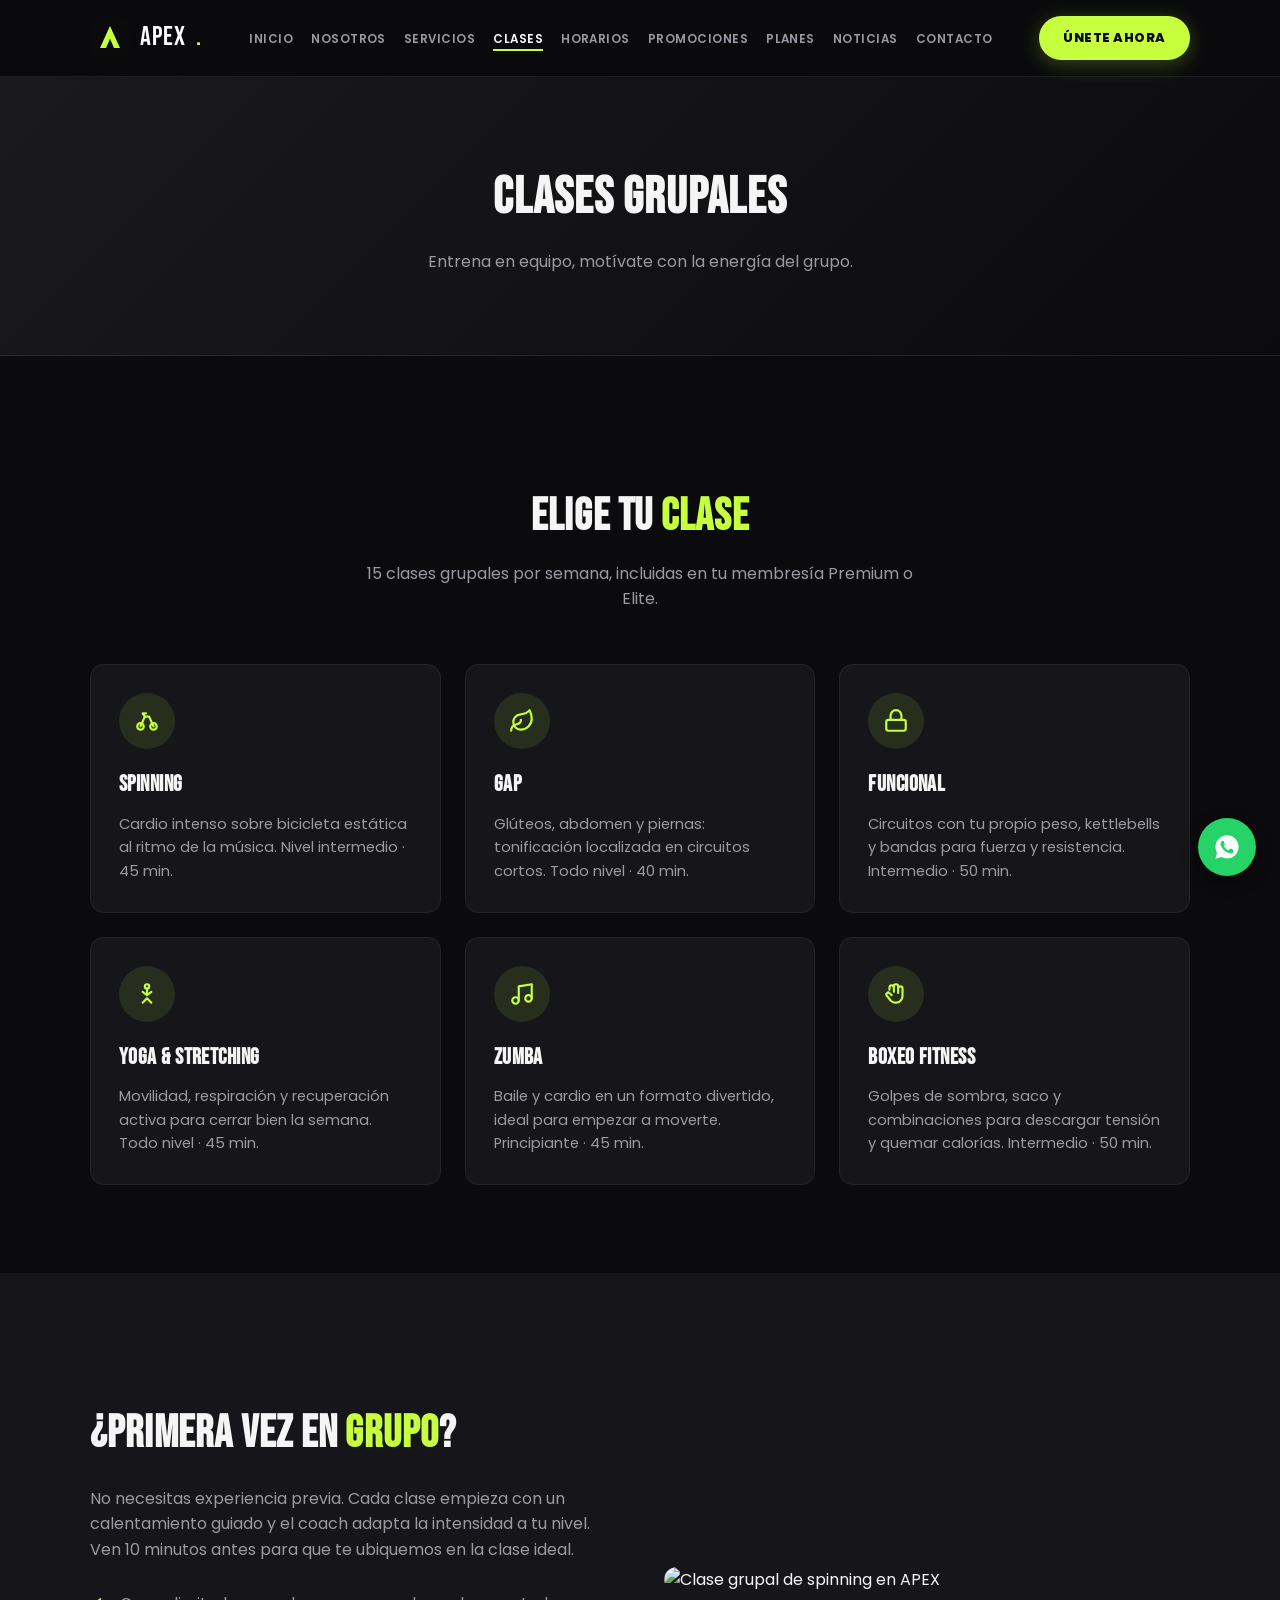
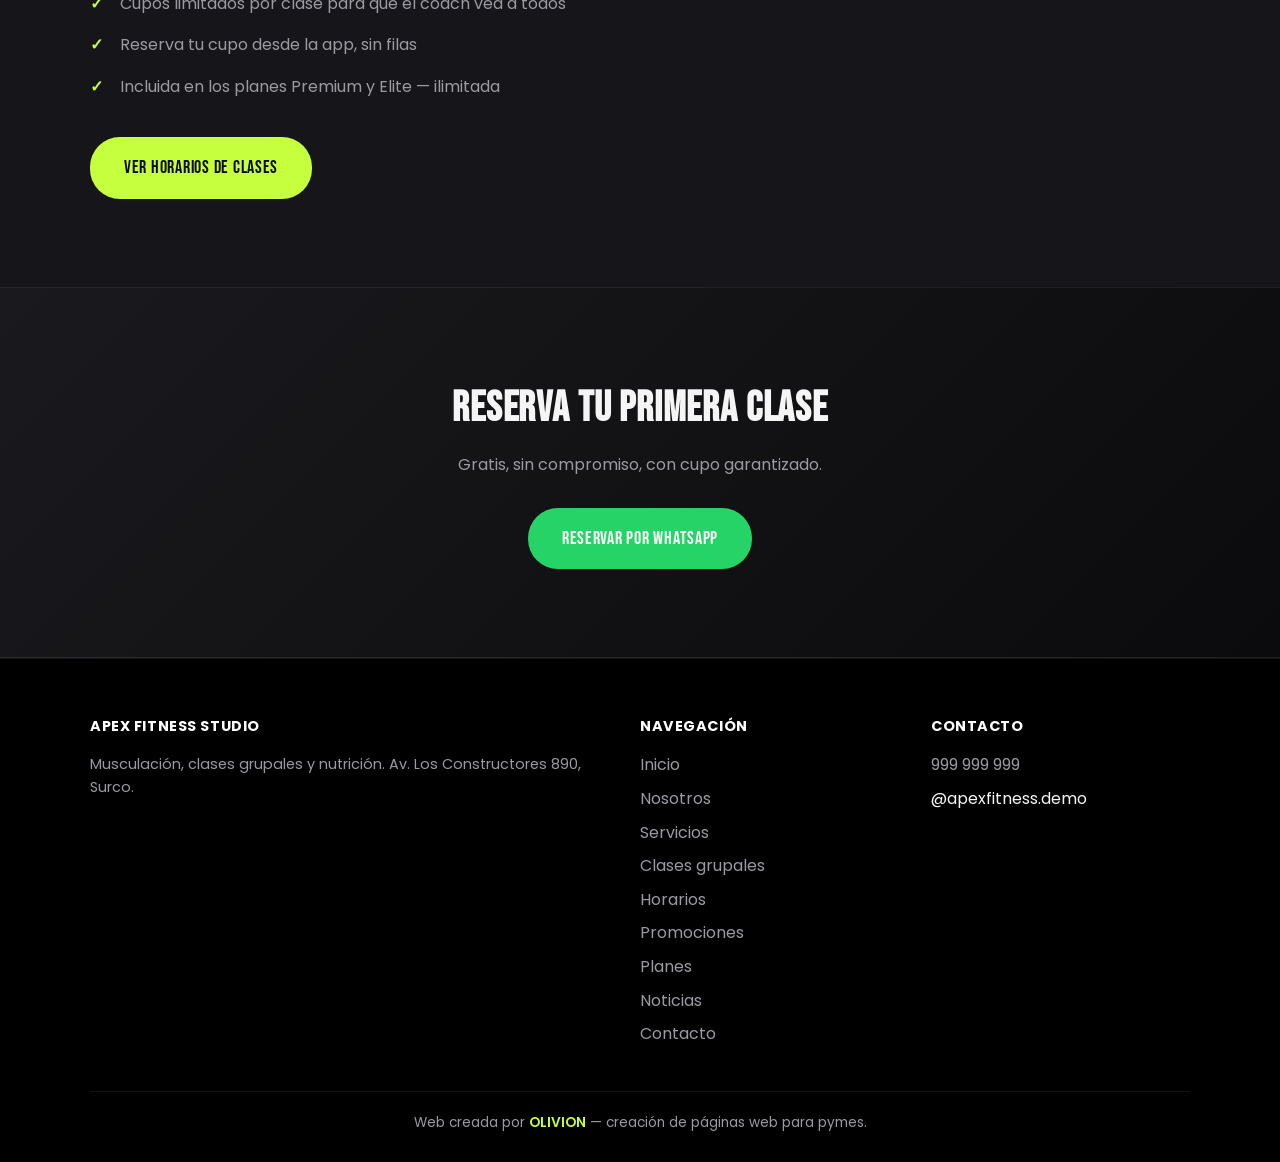
==== clases.html @ 5379ed28 "Amplía APEX con secciones de Nosotros, Clases, Horarios, Promociones y Noticias Agrega 5 páginas nue" ====
<!DOCTYPE html>
<html lang="es">
<head>
<meta charset="UTF-8">
<meta name="viewport" content="width=device-width, initial-scale=1.0">
<title>Clases Grupales | APEX Fitness Studio</title>
<meta name="description" content="Spinning, GAP, funcional, yoga, zumba y boxeo fitness. Encuentra tu clase grupal favorita en APEX.">
<link rel="icon" href="img/logo-apex.svg">
<link rel="stylesheet" href="css/style.css">
</head>
<body>

<header class="site-header">
  <nav class="nav">
    <a href="index.html" class="logo"><img src="img/logo-apex.svg" alt="APEX" style="height:40px;width:40px;border-radius:8px;"> APEX<span>.</span></a>
    <ul class="nav-links">
      <li><a href="index.html">Inicio</a></li>
      <li><a href="nosotros.html">Nosotros</a></li>
      <li><a href="servicios.html">Servicios</a></li>
      <li><a href="clases.html" aria-current="page">Clases</a></li>
      <li><a href="horarios.html">Horarios</a></li>
      <li><a href="promociones.html">Promociones</a></li>
      <li><a href="planes.html">Planes</a></li>
      <li><a href="noticias.html">Noticias</a></li>
      <li><a href="contacto.html">Contacto</a></li>
    </ul>
    <a href="https://wa.me/51999999999" class="nav-cta" target="_blank" rel="noopener">Únete ahora</a>
    <button class="nav-toggle" aria-label="Abrir menú">☰</button>
  </nav>
</header>

<section class="page-hero">
  <div class="container">
    <h1>Clases grupales</h1>
    <p>Entrena en equipo, motívate con la energía del grupo.</p>
  </div>
</section>

<section>
  <div class="container">
    <h2 class="section-title reveal">Elige tu <span>clase</span></h2>
    <p class="section-subtitle reveal">15 clases grupales por semana, incluidas en tu membresía Premium o Elite.</p>
    <div class="grid-3">
      <div class="card reveal">
        <div class="icon"><svg viewBox="0 0 24 24" fill="none" stroke="currentColor" stroke-width="2" stroke-linecap="round" stroke-linejoin="round"><circle cx="6" cy="17" r="3"/><circle cx="18" cy="17" r="3"/><path d="M6 17 10 8h4l4 9M10 8 8 5h3"/></svg></div>
        <h3>Spinning</h3>
        <p>Cardio intenso sobre bicicleta estática al ritmo de la música. Nivel intermedio · 45 min.</p>
      </div>
      <div class="card reveal">
        <div class="icon"><svg viewBox="0 0 24 24" fill="none" stroke="currentColor" stroke-width="2" stroke-linecap="round" stroke-linejoin="round"><path d="M11 20A7 7 0 0 1 9.8 6.1C15.5 5 17 4.48 19 2c1 2 2 4.18 2 8 0 5.5-4.78 10-10 10Z"/><path d="M2 21c0-3 1.85-5.36 5.08-6C9.5 14.52 11 13.5 11 11"/></svg></div>
        <h3>GAP</h3>
        <p>Glúteos, abdomen y piernas: tonificación localizada en circuitos cortos. Todo nivel · 40 min.</p>
      </div>
      <div class="card reveal">
        <div class="icon"><svg viewBox="0 0 24 24" fill="none" stroke="currentColor" stroke-width="2" stroke-linecap="round" stroke-linejoin="round"><rect x="3" y="11" width="18" height="10" rx="2"/><path d="M7 11V7a5 5 0 0 1 10 0v4"/></svg></div>
        <h3>Funcional</h3>
        <p>Circuitos con tu propio peso, kettlebells y bandas para fuerza y resistencia. Intermedio · 50 min.</p>
      </div>
      <div class="card reveal">
        <div class="icon"><svg viewBox="0 0 24 24" fill="none" stroke="currentColor" stroke-width="2" stroke-linecap="round" stroke-linejoin="round"><circle cx="12" cy="5" r="2"/><path d="M12 7v6M8 10l4 3 4-3M8 20l4-4 4 4"/></svg></div>
        <h3>Yoga &amp; Stretching</h3>
        <p>Movilidad, respiración y recuperación activa para cerrar bien la semana. Todo nivel · 45 min.</p>
      </div>
      <div class="card reveal">
        <div class="icon"><svg viewBox="0 0 24 24" fill="none" stroke="currentColor" stroke-width="2" stroke-linecap="round" stroke-linejoin="round"><path d="M9 18V5l12-2v13"/><circle cx="6" cy="18" r="3"/><circle cx="18" cy="16" r="3"/></svg></div>
        <h3>Zumba</h3>
        <p>Baile y cardio en un formato divertido, ideal para empezar a moverte. Principiante · 45 min.</p>
      </div>
      <div class="card reveal">
        <div class="icon"><svg viewBox="0 0 24 24" fill="none" stroke="currentColor" stroke-width="2" stroke-linecap="round" stroke-linejoin="round"><path d="M6 8V6a2 2 0 0 1 4 0v4M10 10V5a2 2 0 0 1 4 0v6M14 11V7a2 2 0 0 1 4 0v7c0 3.3-2.7 6-6 6h-1c-2 0-3-1-4-2l-3.5-4.5a1.7 1.7 0 0 1 2.6-2.2L8 13"/></svg></div>
        <h3>Boxeo Fitness</h3>
        <p>Golpes de sombra, saco y combinaciones para descargar tensión y quemar calorías. Intermedio · 50 min.</p>
      </div>
    </div>
  </div>
</section>

<section style="background:var(--color-surface);">
  <div class="container two-col">
    <div class="reveal">
      <h2 class="section-title" style="text-align:left">¿Primera vez en <span>grupo</span>?</h2>
      <p style="color:var(--color-muted);">No necesitas experiencia previa. Cada clase empieza con un calentamiento guiado y el coach adapta la intensidad a tu nivel. Ven 10 minutos antes para que te ubiquemos en la clase ideal.</p>
      <ul class="value-list">
        <li>Cupos limitados por clase para que el coach vea a todos</li>
        <li>Reserva tu cupo desde la app, sin filas</li>
        <li>Incluida en los planes Premium y Elite — ilimitada</li>
      </ul>
      <a href="horarios.html" class="btn btn-primary" style="margin-top:10px;">Ver horarios de clases</a>
    </div>
    <div class="reveal">
      <img src="https://upload.wikimedia.org/wikipedia/commons/thumb/7/76/Ederle_Gym_Spin_Cycle_Class_Photo_2_%286382547%29.jpg/960px-Ederle_Gym_Spin_Cycle_Class_Photo_2_%286382547%29.jpg" alt="Clase grupal de spinning en APEX">
    </div>
  </div>
</section>

<section class="cta-band">
  <div class="container reveal">
    <h2>Reserva tu primera clase</h2>
    <p>Gratis, sin compromiso, con cupo garantizado.</p>
    <a href="https://wa.me/51999999999?text=Hola%2C%20quiero%20reservar%20una%20clase%20grupal" class="btn btn-whatsapp" target="_blank" rel="noopener">Reservar por WhatsApp</a>
  </div>
</section>

<footer class="site-footer">
  <div class="container">
    <div class="footer-grid">
      <div>
        <h4>APEX Fitness Studio</h4>
        <p>Musculación, clases grupales y nutrición. Av. Los Constructores 890, Surco.</p>
      </div>
      <div>
        <h4>Navegación</h4>
        <ul>
          <li><a href="index.html">Inicio</a></li>
          <li><a href="nosotros.html">Nosotros</a></li>
          <li><a href="servicios.html">Servicios</a></li>
          <li><a href="clases.html">Clases grupales</a></li>
          <li><a href="horarios.html">Horarios</a></li>
          <li><a href="promociones.html">Promociones</a></li>
          <li><a href="planes.html">Planes</a></li>
          <li><a href="noticias.html">Noticias</a></li>
          <li><a href="contacto.html">Contacto</a></li>
        </ul>
      </div>
      <div>
        <h4>Contacto</h4>
        <ul>
          <li><a href="https://wa.me/51999999999" target="_blank" rel="noopener">999 999 999</a></li>
          <li>@apexfitness.demo</li>
        </ul>
      </div>
    </div>
    <div class="footer-bottom">
      Web creada por <a href="https://wa.me/51999999999" target="_blank" rel="noopener">OLIVION</a> — creación de páginas web para pymes.
    </div>
  </div>
</footer>

<a href="https://wa.me/51999999999" class="wa-float" target="_blank" rel="noopener" aria-label="Escribir por WhatsApp">
<svg viewBox="0 0 24 24" fill="currentColor"><path d="M12.04 2C6.58 2 2.13 6.45 2.13 11.91c0 1.75.46 3.45 1.32 4.95L2.05 22l5.25-1.38c1.45.79 3.08 1.21 4.74 1.21h.01c5.46 0 9.91-4.45 9.91-9.91 0-2.65-1.03-5.14-2.9-7.01A9.86 9.86 0 0012.04 2zm5.79 14.11c-.24.68-1.4 1.3-1.93 1.38-.5.08-1.12.11-1.81-.11-.42-.13-.95-.31-1.64-.6-2.88-1.24-4.76-4.14-4.9-4.33-.14-.19-1.17-1.56-1.17-2.98s.73-2.11 1-2.4c.24-.27.55-.35.73-.35h.53c.17 0 .4-.03.62.48.24.58.81 2 .88 2.15.07.15.11.32.02.51-.09.19-.14.31-.28.48-.14.16-.29.36-.42.48-.14.13-.28.28-.12.55.16.27.71 1.17 1.52 1.89 1.05.93 1.93 1.22 2.2 1.36.27.13.43.11.59-.07.16-.18.68-.79.86-1.06.18-.27.36-.22.61-.13.24.09 1.55.73 1.82.87.27.13.44.19.51.31.07.11.07.66-.17 1.34z"/></svg>
</a>

<script src="js/script.js"></script>
</body>
</html>
---- css/style.css ----
@import url('https://fonts.googleapis.com/css2?family=Poppins:wght@400;500;600;700;800;900&family=Bebas+Neue&display=swap');

:root {
  --color-bg: #0B0B0D;
  --color-surface: #16161A;
  --color-accent: #C6FF3D;
  --color-accent-dark: #A3D62E;
  --color-text: #F5F5F5;
  --color-muted: #9A9AA2;
  --radius: 14px;
  --max-width: 1140px;
  --font: 'Poppins', sans-serif;
  --font-display: 'Bebas Neue', 'Poppins', sans-serif;
  --ease: cubic-bezier(.4,0,.2,1);
}

* { box-sizing: border-box; }
html { scroll-behavior: smooth; }

body {
  margin: 0;
  font-family: var(--font);
  color: var(--color-text);
  background: var(--color-bg);
  line-height: 1.6;
}

img { max-width: 100%; display: block; }
a { color: inherit; }

.container {
  max-width: var(--max-width);
  margin: 0 auto;
  padding: 0 20px;
}

.reveal { opacity: 0; transform: translateY(24px); transition: opacity .7s var(--ease), transform .7s var(--ease); }
.reveal.is-visible { opacity: 1; transform: translateY(0); }

/* Header */
.site-header {
  position: sticky;
  top: 0;
  z-index: 100;
  background: rgba(11,11,13,.9);
  backdrop-filter: blur(8px);
  border-bottom: 1px solid rgba(255,255,255,.08);
  transition: box-shadow .3s var(--ease);
}
.site-header.scrolled { box-shadow: 0 4px 24px rgba(0,0,0,.5); }

.nav {
  display: flex;
  align-items: center;
  gap: 20px;
  padding: 16px 20px;
  max-width: var(--max-width);
  margin: 0 auto;
}

.logo {
  display: flex;
  align-items: center;
  gap: 10px;
  font-family: var(--font-display);
  font-size: 1.7rem;
  letter-spacing: .04em;
  color: #fff;
  text-decoration: none;
  flex-shrink: 0;
  text-transform: uppercase;
}
.logo span { color: var(--color-accent); }

.nav-links {
  display: flex;
  gap: 18px;
  list-style: none;
  margin: 0 auto;
  padding: 0;
  flex: 1;
  justify-content: center;
  flex-wrap: nowrap;
}

.nav-links a {
  text-decoration: none;
  font-weight: 600;
  font-size: .74rem;
  letter-spacing: .04em;
  text-transform: uppercase;
  color: var(--color-muted);
  position: relative;
  padding-bottom: 4px;
  white-space: nowrap;
  transition: color .2s var(--ease);
}
.nav-links a::after {
  content: '';
  position: absolute;
  left: 0; bottom: 0;
  width: 0;
  height: 2px;
  background: var(--color-accent);
  transition: width .25s var(--ease);
}
.nav-links a:hover { color: #fff; }
.nav-links a:hover::after,
.nav-links a[aria-current="page"]::after { width: 100%; }
.nav-links a[aria-current="page"] { color: #fff; }

.nav-cta {
  background: var(--color-accent);
  color: #0B0B0D !important;
  padding: 12px 24px;
  border-radius: 30px;
  font-weight: 800;
  font-size: .8rem;
  letter-spacing: .04em;
  text-transform: uppercase;
  text-decoration: none;
  white-space: nowrap;
  transition: background .2s var(--ease), transform .2s var(--ease), box-shadow .2s var(--ease);
  box-shadow: 0 4px 20px rgba(198,255,61,.25);
}
.nav-cta:hover { background: #fff; transform: translateY(-2px); }

.nav-toggle {
  display: none;
  background: none;
  border: none;
  font-size: 1.6rem;
  color: #fff;
  cursor: pointer;
}

@media (max-width: 1120px) {
  .nav-links {
    display: none;
    position: absolute;
    top: 100%;
    left: 0;
    right: 0;
    background: var(--color-bg);
    flex-direction: column;
    padding: 20px;
    gap: 18px;
    border-bottom: 1px solid rgba(255,255,255,.08);
  }
  .nav-links.open { display: flex; }
  .nav-toggle { display: block; }
  .nav-links a { font-size: .82rem; letter-spacing: .06em; }
}

/* Hero */
.hero {
  position: relative;
  color: #fff;
  min-height: 92vh;
  display: flex;
  align-items: center;
  overflow: hidden;
  background: #0B0B0D;
}

.hero-slider { position: absolute; inset: 0; z-index: 0; }
.hero-slide {
  position: absolute;
  inset: 0;
  background-size: cover;
  background-position: center;
  opacity: 0;
  transition: opacity 1.2s var(--ease);
}
.hero-slide.is-active {
  opacity: 1;
  z-index: 1;
  animation: kenBurns 10s ease-in-out forwards;
}
.hero-overlay {
  position: absolute;
  inset: 0;
  z-index: 2;
  background:
    linear-gradient(100deg, rgba(11,11,13,.94) 20%, rgba(11,11,13,.65) 55%, rgba(11,11,13,.35) 100%),
    linear-gradient(to top, rgba(11,11,13,.9), transparent 45%);
}

@keyframes kenBurns {
  from { transform: scale(1); }
  to { transform: scale(1.1); }
}

.hero-content {
  position: relative;
  z-index: 3;
  padding: 160px 20px 120px;
  text-align: left;
}
@media (max-width: 900px) {
  .hero-content { text-align: center; padding: 140px 20px 140px; }
}

.hero .eyebrow {
  display: inline-block;
  background: var(--color-accent);
  color: #0B0B0D;
  font-weight: 800;
  font-size: .78rem;
  letter-spacing: .1em;
  text-transform: uppercase;
  padding: 8px 18px;
  border-radius: 30px;
  margin-bottom: 24px;
  animation: dropIn .6s var(--ease) both;
}

.hero h1 {
  font-family: var(--font-display);
  font-size: clamp(3.2rem, 7vw, 6.4rem);
  line-height: .92;
  letter-spacing: .01em;
  margin: 0 0 18px;
  text-transform: uppercase;
  animation: dropIn .7s .1s var(--ease) both;
}
.hero h1 span {
  display: inline-block;
  color: var(--color-accent);
  font-size: 1.18em;
  animation: floatY 5s ease-in-out infinite;
}

.hero p {
  font-size: 1.15rem;
  max-width: 480px;
  margin: 0 0 36px;
  color: var(--color-muted);
  animation: dropIn .7s .2s var(--ease) both;
}
@media (max-width: 900px) { .hero p { margin-left: auto; margin-right: auto; } }

.hero-actions { display: flex; gap: 14px; flex-wrap: wrap; animation: dropIn .7s .3s var(--ease) both; }
@media (max-width: 900px) { .hero-actions { justify-content: center; } }

/* Hero carousel controls */
.hero-arrow {
  position: absolute;
  top: 50%;
  transform: translateY(-50%);
  z-index: 4;
  width: 48px;
  height: 48px;
  display: flex;
  align-items: center;
  justify-content: center;
  border-radius: 50%;
  background: rgba(11,11,13,.5);
  border: 1px solid rgba(255,255,255,.25);
  color: #fff;
  cursor: pointer;
  backdrop-filter: blur(6px);
  transition: background .2s var(--ease), border-color .2s var(--ease), color .2s var(--ease);
}
.hero-arrow svg { width: 20px; height: 20px; }
.hero-arrow:hover { background: var(--color-accent); border-color: var(--color-accent); color: #0B0B0D; }
.hero-arrow-prev { left: 20px; }
.hero-arrow-next { right: 20px; }
@media (max-width: 780px) {
  .hero-arrow { width: 38px; height: 38px; }
  .hero-arrow-prev { left: 10px; }
  .hero-arrow-next { right: 10px; }
}

.hero-dots {
  position: absolute;
  bottom: 26px;
  left: 50%;
  transform: translateX(-50%);
  z-index: 4;
  display: flex;
  gap: 10px;
}
.hero-dot {
  width: 10px;
  height: 10px;
  padding: 0;
  border: none;
  border-radius: 50%;
  background: rgba(255,255,255,.35);
  cursor: pointer;
  transition: background .2s var(--ease), width .2s var(--ease), border-radius .2s var(--ease);
}
.hero-dot.is-active { background: var(--color-accent); width: 26px; border-radius: 6px; }

@keyframes floatY {
  0%, 100% { transform: translateY(0); }
  50% { transform: translateY(-10px); }
}

@keyframes dropIn {
  from { opacity: 0; transform: translateY(18px); }
  to { opacity: 1; transform: translateY(0); }
}

.btn {
  display: inline-flex;
  align-items: center;
  gap: 10px;
  padding: 16px 34px;
  border-radius: 30px;
  font-family: var(--font-display);
  font-size: 1.15rem;
  letter-spacing: .04em;
  text-transform: uppercase;
  text-decoration: none;
  transition: transform .25s var(--ease), background .25s var(--ease), box-shadow .25s var(--ease);
}
.btn:hover { transform: translateY(-3px) scale(1.02); }
.btn svg { width: 20px; height: 20px; flex-shrink: 0; }

.btn-primary { background: var(--color-accent); color: #0B0B0D; }
.btn-primary:hover { background: #fff; box-shadow: 0 10px 24px rgba(198,255,61,.3); }

.btn-outline { border: 2px solid rgba(255,255,255,.3); color: #fff; }
.btn-outline:hover { border-color: #fff; background: rgba(255,255,255,.08); }

.btn-whatsapp { background: #25D366; color: #fff; }
.btn-whatsapp:hover { box-shadow: 0 10px 24px rgba(37,211,102,.35); }

/* Stats */
.stats {
  display: grid;
  grid-template-columns: repeat(4, 1fr);
  gap: 24px;
  text-align: center;
  padding: 48px 0;
  border-bottom: 1px solid rgba(255,255,255,.08);
}
@media (max-width: 780px) { .stats { grid-template-columns: repeat(2, 1fr); } }
.stats .num { font-family: var(--font-display); font-size: 3rem; color: var(--color-accent); }
.stats .label { font-size: .8rem; color: var(--color-muted); text-transform: uppercase; letter-spacing: .05em; margin-top: 4px; }

/* Sections */
section { padding: 88px 0; }

.section-title {
  text-align: center;
  font-family: var(--font-display);
  font-size: 2.8rem;
  letter-spacing: .02em;
  text-transform: uppercase;
  margin-bottom: 8px;
}
.section-title span { color: var(--color-accent); }

.section-subtitle {
  text-align: center;
  color: var(--color-muted);
  max-width: 560px;
  margin: 0 auto 52px;
}

.grid-3 { display: grid; grid-template-columns: repeat(3, 1fr); gap: 24px; }
.grid-4 { display: grid; grid-template-columns: repeat(4, 1fr); gap: 20px; }
@media (max-width: 780px) { .grid-3, .grid-4 { grid-template-columns: 1fr; } }

.card {
  background: var(--color-surface);
  border-radius: var(--radius);
  padding: 28px;
  border: 1px solid rgba(255,255,255,.06);
  transition: transform .3s var(--ease), border-color .3s var(--ease);
}
.card:hover { transform: translateY(-8px); border-color: var(--color-accent); box-shadow: 0 16px 40px rgba(0,0,0,.4); }
.card .icon,
.icon-circle {
  width: 56px; height: 56px; border-radius: 50%;
  background: rgba(198,255,61,.1);
  display: flex; align-items: center; justify-content: center;
  margin-bottom: 18px;
  transition: transform .3s var(--ease), background .3s var(--ease);
}
.card:hover .icon,
.card:hover .icon-circle { transform: scale(1.1) rotate(-6deg); background: var(--color-accent); }
.card:hover .icon svg,
.card:hover .icon-circle svg { color: #0B0B0D; }
.card .icon svg, .icon-circle svg { width: 26px; height: 26px; color: var(--color-accent); transition: color .3s var(--ease); }
.card h3 { margin: 0 0 10px; font-family: var(--font-display); letter-spacing: .02em; text-transform: uppercase; font-size: 1.4rem; }
.card p { color: var(--color-muted); font-size: .92rem; margin: 0; }

.service-card {
  background: var(--color-surface);
  border-radius: var(--radius);
  overflow: hidden;
  border: 1px solid rgba(255,255,255,.06);
  transition: transform .3s var(--ease), border-color .3s var(--ease);
}
.service-card:hover { transform: translateY(-6px); border-color: var(--color-accent); }
.service-card img { height: 220px; object-fit: cover; width: 100%; transition: transform .4s var(--ease); }
.service-card:hover img { transform: scale(1.06); }
.service-card .body { padding: 22px; }
.service-card h3 { margin: 0 0 8px; font-family: var(--font-display); letter-spacing: .02em; text-transform: uppercase; font-size: 1.5rem; }
.service-card p { color: var(--color-muted); font-size: .9rem; margin: 0; }

/* Pricing */
.price-card {
  background: var(--color-surface);
  border-radius: var(--radius);
  padding: 36px 28px;
  text-align: center;
  border: 1px solid rgba(255,255,255,.08);
  transition: transform .3s var(--ease), border-color .3s var(--ease);
  position: relative;
}
.price-card:hover { transform: translateY(-6px); }
.price-card.featured { border-color: var(--color-accent); background: linear-gradient(180deg, rgba(198,255,61,.08), var(--color-surface)); }
.price-card .badge {
  position: absolute; top: -14px; left: 50%; transform: translateX(-50%);
  background: var(--color-accent); color: #0B0B0D; font-size: .7rem; font-weight: 800;
  padding: 6px 16px; border-radius: 20px; text-transform: uppercase; letter-spacing: .05em;
}
.price-card h3 { font-family: var(--font-display); letter-spacing: .03em; text-transform: uppercase; margin: 0 0 16px; font-size: 1.6rem; }
.price-card .amount { font-family: var(--font-display); font-size: 3.2rem; color: var(--color-accent); }
.price-card .amount span { font-size: 1rem; color: var(--color-muted); font-weight: 500; }
.price-card ul { list-style: none; padding: 0; margin: 24px 0; text-align: left; }
.price-card li { padding: 8px 0; color: var(--color-muted); font-size: .9rem; border-bottom: 1px solid rgba(255,255,255,.06); }
.price-card li::before { content: '✓ '; color: var(--color-accent); font-weight: 700; }

.cta-band {
  background: linear-gradient(135deg, #1A1A1E, #0B0B0D);
  text-align: center;
  border-top: 1px solid rgba(255,255,255,.08);
  border-bottom: 1px solid rgba(255,255,255,.08);
}
.cta-band h2 { font-family: var(--font-display); font-size: 2.6rem; letter-spacing: .02em; text-transform: uppercase; margin: 0 0 10px; }
.cta-band p { color: var(--color-muted); margin: 0 0 30px; }

.page-hero {
  background: linear-gradient(135deg, #1A1A1E, #0B0B0D);
  padding: 80px 20px;
  text-align: center;
  border-bottom: 1px solid rgba(255,255,255,.08);
}
.page-hero h1 { font-family: var(--font-display); text-transform: uppercase; letter-spacing: .02em; margin: 0 0 10px; font-size: 3.2rem; }
.page-hero p { color: var(--color-muted); margin: 0; }

/* Footer */
.site-footer { background: #000; padding: 56px 0 28px; border-top: 1px solid rgba(255,255,255,.08); }
.footer-grid { display: grid; grid-template-columns: 2fr 1fr 1fr; gap: 32px; margin-bottom: 36px; }
@media (max-width: 780px) { .footer-grid { grid-template-columns: 1fr; } }
.site-footer h4 { color: #fff; margin: 0 0 14px; font-weight: 700; text-transform: uppercase; font-size: .9rem; letter-spacing: .04em; }
.site-footer ul { list-style: none; padding: 0; margin: 0; }
.site-footer li { margin-bottom: 8px; }
.site-footer a { color: var(--color-muted); text-decoration: none; transition: color .2s var(--ease); }
.site-footer a:hover { color: var(--color-accent); }
.site-footer p { color: var(--color-muted); font-size: .9rem; }
.footer-bottom { border-top: 1px solid rgba(255,255,255,.08); padding-top: 20px; text-align: center; font-size: .85rem; color: var(--color-muted); }
.footer-bottom a { color: var(--color-accent); text-decoration: none; font-weight: 600; }

.wa-float {
  position: fixed; bottom: 24px; right: 24px;
  background: #25D366; color: #fff;
  width: 58px; height: 58px; border-radius: 50%;
  display: flex; align-items: center; justify-content: center;
  font-size: 1.6rem; text-decoration: none;
  box-shadow: 0 6px 16px rgba(0,0,0,.4); z-index: 200;
  transition: transform .25s var(--ease);
  animation: pulse 2.4s ease-in-out infinite;
}
.wa-float:hover { transform: scale(1.08); }
.wa-float svg { width: 28px; height: 28px; }
@keyframes pulse {
  0%, 100% { box-shadow: 0 6px 16px rgba(37,211,102,.35); }
  50% { box-shadow: 0 6px 22px rgba(37,211,102,.65); }
}

.two-col { display: grid; grid-template-columns: 1fr 1fr; gap: 48px; align-items: center; }
@media (max-width: 780px) { .two-col { grid-template-columns: 1fr; } }
.two-col img { border-radius: var(--radius); }
.value-list { list-style: none; padding: 0; margin: 20px 0; }
.value-list li { padding: 8px 0 8px 30px; position: relative; color: var(--color-muted); }
.value-list li::before { content: "✓"; position: absolute; left: 0; color: var(--color-accent); font-weight: bold; }

.contact-grid { display: grid; grid-template-columns: 1fr 1fr; gap: 48px; }
@media (max-width: 780px) { .contact-grid { grid-template-columns: 1fr; } }
.form-group { margin-bottom: 18px; }
.form-group label { display: block; margin-bottom: 6px; font-weight: 600; font-size: .9rem; }
.form-group input, .form-group textarea {
  width: 100%; padding: 12px 14px; border-radius: 8px;
  background: var(--color-surface); border: 1px solid rgba(255,255,255,.12);
  color: #fff; font-family: inherit; font-size: 1rem;
  transition: border-color .2s var(--ease);
}
.form-group input:focus, .form-group textarea:focus { outline: none; border-color: var(--color-accent); }
.form-group textarea { resize: vertical; min-height: 120px; }
.form-note { font-size: .82rem; color: var(--color-muted); margin-top: 10px; }
.contact-info-item { display: flex; gap: 14px; margin-bottom: 22px; }
.contact-info-item .icon {
  width: 44px; height: 44px; flex-shrink: 0; border-radius: 50%;
  background: rgba(198,255,61,.1); color: var(--color-accent);
  display: flex; align-items: center; justify-content: center;
  transition: transform .25s var(--ease);
}
.contact-info-item .icon svg { width: 20px; height: 20px; }
.contact-info-item:hover .icon { transform: scale(1.1); }
.contact-info-item h4 { margin: 0 0 4px; text-transform: uppercase; font-size: .85rem; letter-spacing: .04em; }
.contact-info-item p, .contact-info-item a { margin: 0; color: var(--color-muted); text-decoration: none; }
.map-embed { border-radius: var(--radius); overflow: hidden; border: 0; width: 100%; height: 260px; margin-top: 24px; filter: grayscale(1) invert(.92) contrast(.9); }

/* Team cards (Nosotros) */
.team-card { text-align: center; }
.team-card .avatar {
  width: 84px; height: 84px; border-radius: 50%;
  background: rgba(198,255,61,.1);
  display: flex; align-items: center; justify-content: center;
  margin: 0 auto 18px;
  transition: transform .3s var(--ease), background .3s var(--ease);
}
.team-card:hover .avatar { transform: scale(1.08); background: var(--color-accent); }
.team-card .avatar svg { width: 38px; height: 38px; color: var(--color-accent); transition: color .3s var(--ease); }
.team-card:hover .avatar svg { color: #0B0B0D; }
.team-card .role { display: block; color: var(--color-accent); font-size: .75rem; text-transform: uppercase; letter-spacing: .06em; margin-bottom: 10px; }

/* Schedule table (Horarios) */
.schedule-wrap { overflow-x: auto; margin-top: 12px; border-radius: var(--radius); }
.schedule-table { width: 100%; min-width: 640px; border-collapse: collapse; background: var(--color-surface); }
.schedule-table th, .schedule-table td { padding: 16px 14px; text-align: center; font-size: .85rem; border-bottom: 1px solid rgba(255,255,255,.06); }
.schedule-table thead th {
  background: rgba(198,255,61,.1); color: var(--color-accent);
  text-transform: uppercase; font-size: .72rem; letter-spacing: .05em;
  font-family: var(--font-display);
}
.schedule-table td:first-child, .schedule-table th:first-child { text-align: left; font-weight: 600; color: #fff; white-space: nowrap; }
.schedule-table tbody tr:last-child td { border-bottom: none; }
.schedule-table tbody tr:hover td { background: rgba(255,255,255,.03); }
.schedule-table td { color: var(--color-muted); }

/* Promo cards (Promociones) */
.promo-card { text-align: center; }
.promo-card .discount { font-family: var(--font-display); font-size: 2.6rem; color: var(--color-accent); margin: 4px 0 14px; letter-spacing: .02em; }
.promo-card .expiry { display: block; margin-top: 16px; font-size: .72rem; color: var(--color-muted); text-transform: uppercase; letter-spacing: .05em; }

/* Event cards (Promociones y Eventos) */
.event-date {
  display: inline-block; background: var(--color-accent); color: #0B0B0D;
  font-weight: 800; font-size: .7rem; letter-spacing: .05em; text-transform: uppercase;
  padding: 6px 14px; border-radius: 20px; margin-bottom: 16px;
}

/* News teaser cards (Noticias) */
.news-card .tag {
  display: inline-block; color: var(--color-accent); font-size: .72rem;
  text-transform: uppercase; letter-spacing: .05em; font-weight: 700; margin-bottom: 12px;
}
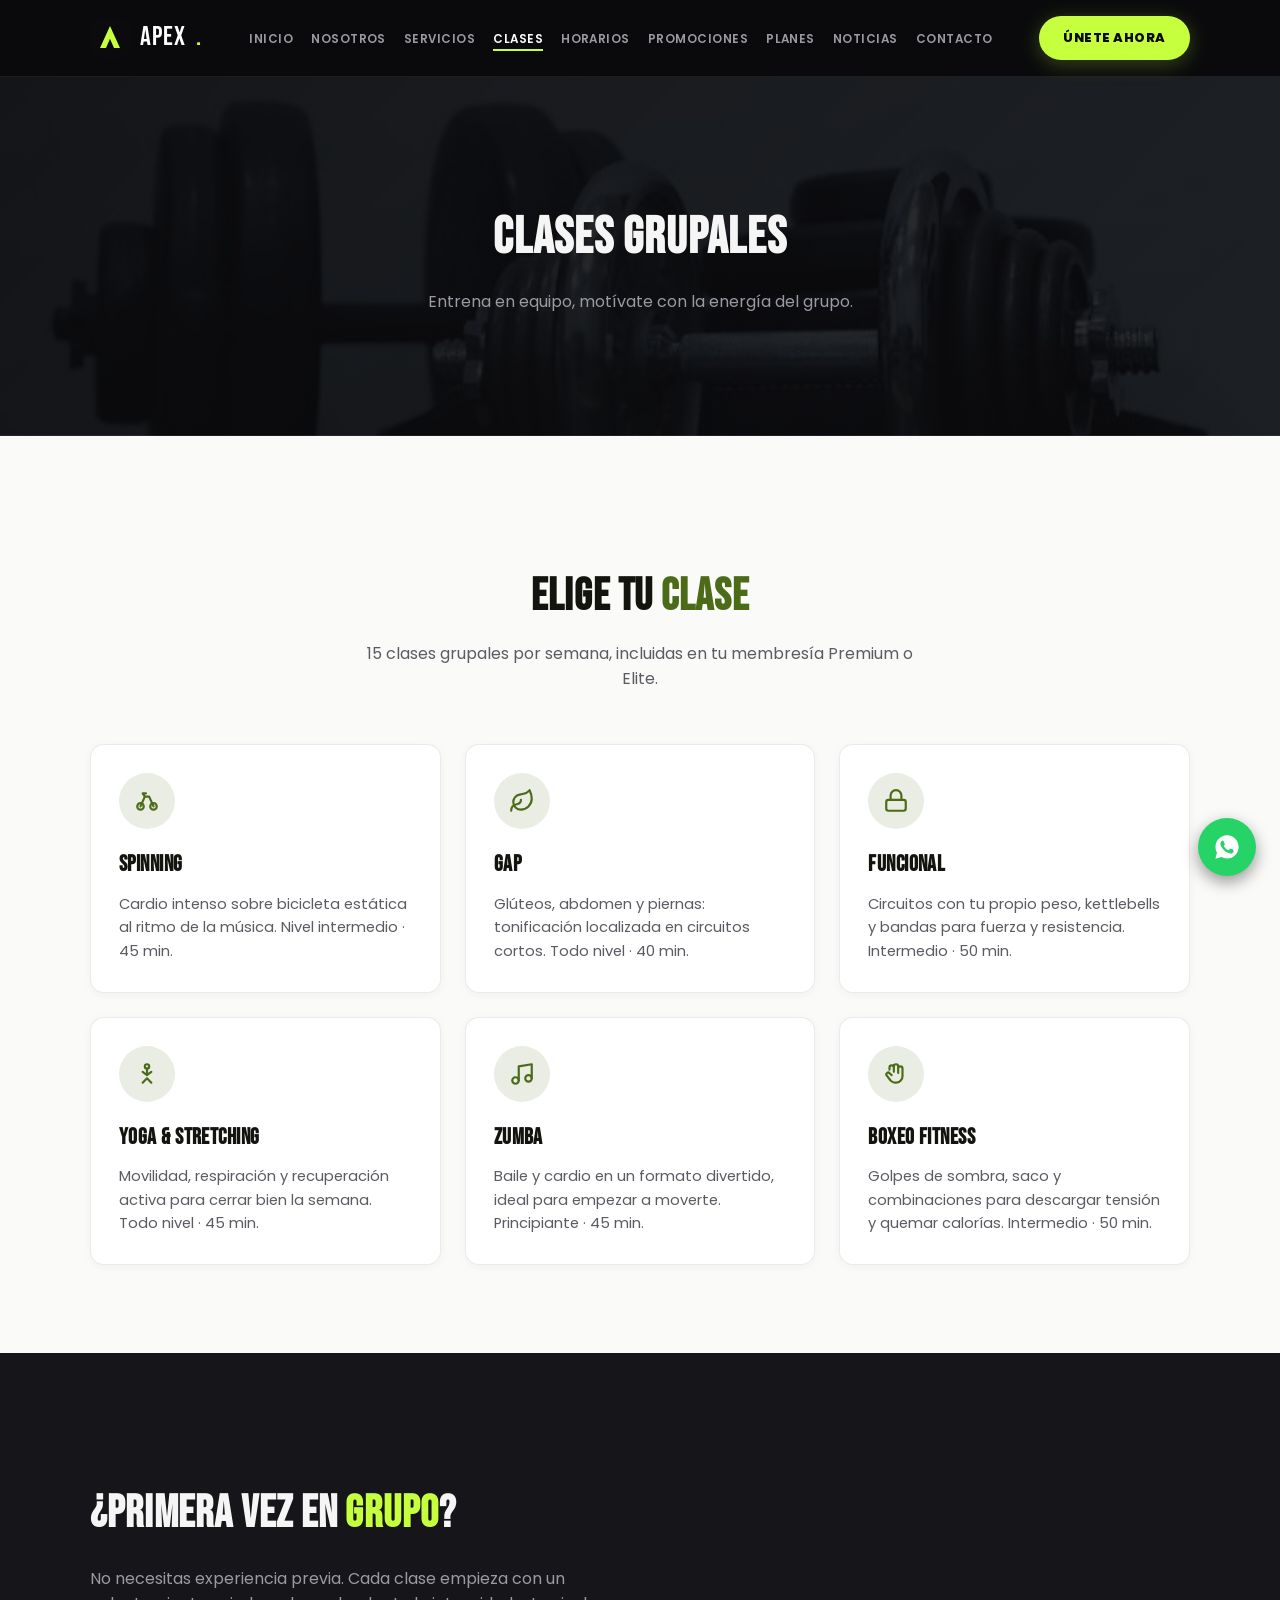
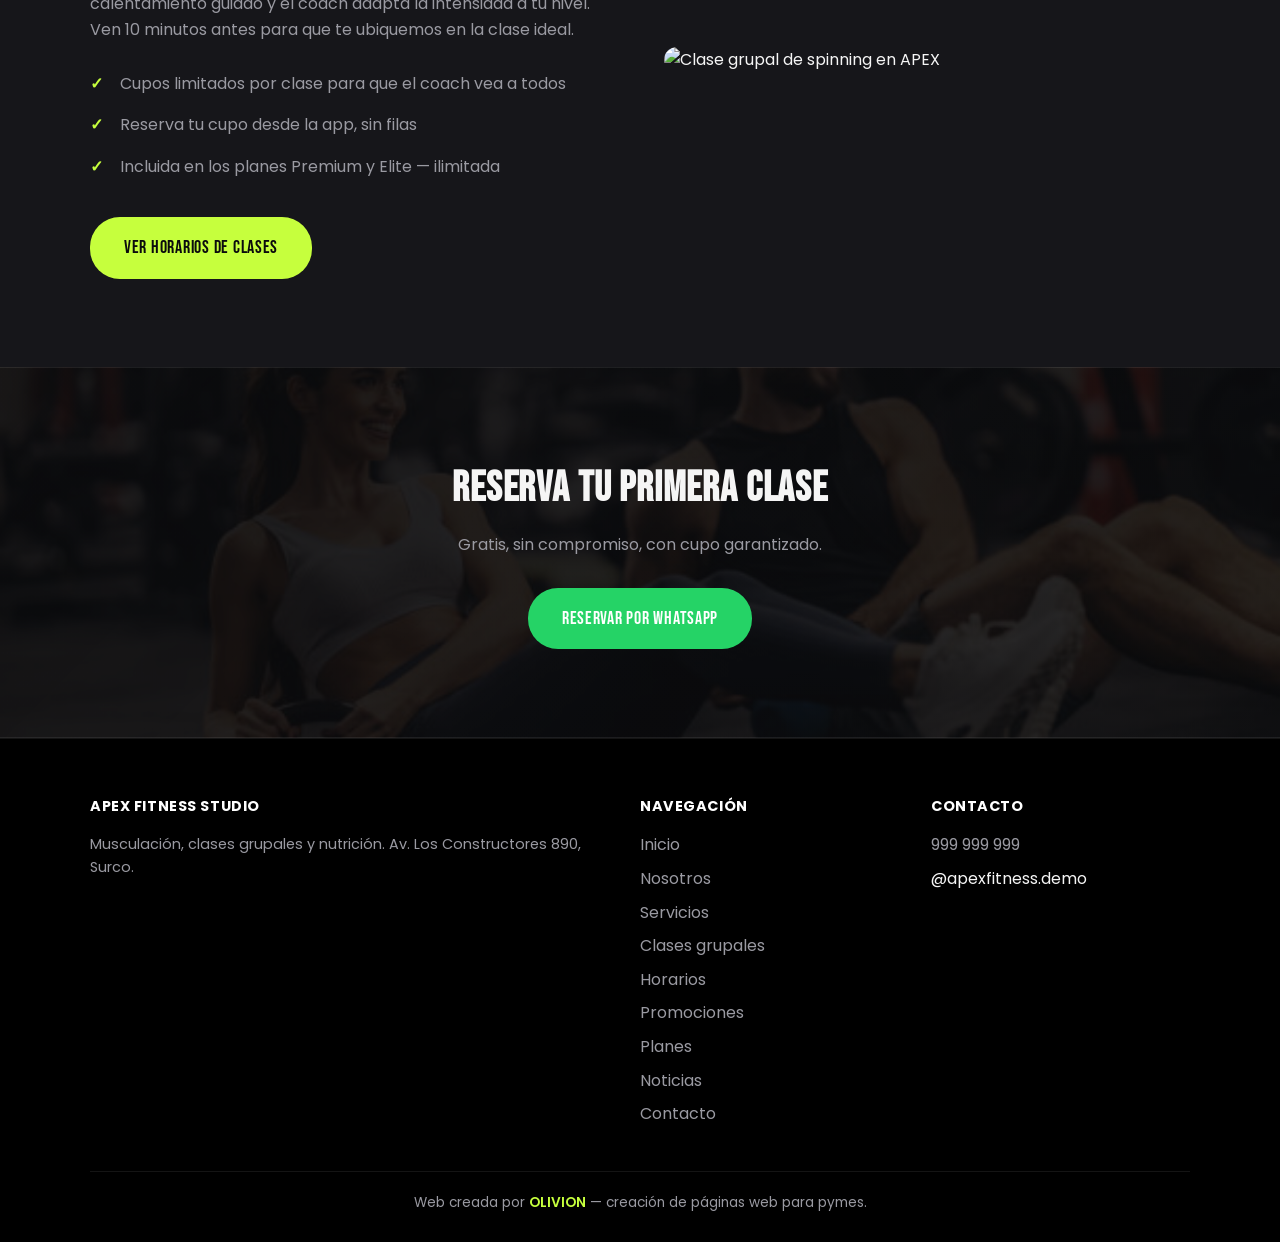
==== commit e3aee949: "Alterna secciones claras y oscuras para romper la monotonia del tema oscuro Agrega la clase .section" ====
--- a/clases.html
+++ b/clases.html
@@ -36,7 +36,7 @@
   </div>
 </section>
 
-<section>
+<section class="section-light">
   <div class="container">
     <h2 class="section-title reveal">Elige tu <span>clase</span></h2>
     <p class="section-subtitle reveal">15 clases grupales por semana, incluidas en tu membresía Premium o Elite.</p>
--- a/css/style.css
+++ b/css/style.css
@@ -5,8 +5,12 @@
   --color-surface: #16161A;
   --color-accent: #C6FF3D;
   --color-accent-dark: #A3D62E;
+  --color-accent-ink: #4B6B18;
   --color-text: #F5F5F5;
   --color-muted: #9A9AA2;
+  --color-bg-light: #FAFAF8;
+  --color-ink: #14140F;
+  --color-ink-muted: #5B5B63;
   --radius: 14px;
   --max-width: 1140px;
   --font: 'Poppins', sans-serif;
@@ -428,22 +432,82 @@
 .price-card li::before { content: '✓ '; color: var(--color-accent); font-weight: 700; }
 
 .cta-band {
-  background: linear-gradient(135deg, #1A1A1E, #0B0B0D);
+  position: relative;
+  background-image:
+    linear-gradient(135deg, rgba(11,11,13,.92), rgba(11,11,13,.88)),
+    url('../img/hero-2.jpg');
+  background-size: cover;
+  background-position: center;
   text-align: center;
   border-top: 1px solid rgba(255,255,255,.08);
   border-bottom: 1px solid rgba(255,255,255,.08);
 }
+.cta-band .container { position: relative; z-index: 1; }
 .cta-band h2 { font-family: var(--font-display); font-size: 2.6rem; letter-spacing: .02em; text-transform: uppercase; margin: 0 0 10px; }
 .cta-band p { color: var(--color-muted); margin: 0 0 30px; }
 
+/* Explore tiles (Inicio) */
+.explore-card {
+  position: relative;
+  display: block;
+  aspect-ratio: 3 / 4;
+  border-radius: var(--radius);
+  overflow: hidden;
+  text-decoration: none;
+  color: #fff;
+  border: 1px solid rgba(255,255,255,.08);
+  transition: transform .3s var(--ease), border-color .3s var(--ease);
+}
+.explore-card:hover { transform: translateY(-6px); border-color: var(--color-accent); }
+.explore-card img { width: 100%; height: 100%; object-fit: cover; transition: transform .5s var(--ease); }
+.explore-card:hover img { transform: scale(1.08); }
+.explore-card .explore-overlay {
+  position: absolute; inset: 0;
+  background: linear-gradient(to top, rgba(11,11,13,.95) 15%, rgba(11,11,13,.1) 60%);
+  display: flex; flex-direction: column; justify-content: flex-end;
+  padding: 20px;
+}
+.explore-overlay h3 { font-family: var(--font-display); text-transform: uppercase; letter-spacing: .02em; font-size: 1.3rem; margin: 0 0 4px; }
+.explore-overlay span { font-size: .74rem; color: var(--color-accent); text-transform: uppercase; letter-spacing: .04em; }
+.explore-card .go {
+  position: absolute; top: 14px; right: 14px;
+  width: 34px; height: 34px; border-radius: 50%;
+  background: rgba(11,11,13,.6); border: 1px solid rgba(255,255,255,.2);
+  display: flex; align-items: center; justify-content: center;
+  transition: background .3s var(--ease), color .3s var(--ease), border-color .3s var(--ease);
+}
+.explore-card .go svg { width: 16px; height: 16px; }
+.explore-card:hover .go { background: var(--color-accent); border-color: var(--color-accent); color: #0B0B0D; }
+@media (max-width: 780px) { .explore-card { aspect-ratio: 4 / 3; } }
+
+/* Testimonials (Inicio) */
+.testimonial-card { text-align: left; }
+.testimonial-card .stars { color: var(--color-accent); letter-spacing: 2px; margin-bottom: 16px; font-size: 1.05rem; }
+.testimonial-card p { color: #fff; font-size: .96rem; font-style: italic; margin: 0 0 24px; }
+.testimonial-author { display: flex; align-items: center; gap: 12px; }
+.testimonial-author .avatar {
+  width: 42px; height: 42px; border-radius: 50%; flex-shrink: 0;
+  background: rgba(198,255,61,.1); color: var(--color-accent);
+  display: flex; align-items: center; justify-content: center;
+}
+.testimonial-author .avatar svg { width: 20px; height: 20px; }
+.testimonial-author strong { display: block; font-size: .88rem; }
+.testimonial-author span { font-size: .74rem; color: var(--color-muted); }
+
 .page-hero {
-  background: linear-gradient(135deg, #1A1A1E, #0B0B0D);
-  padding: 80px 20px;
+  position: relative;
+  padding: 120px 20px;
   text-align: center;
   border-bottom: 1px solid rgba(255,255,255,.08);
-}
-.page-hero h1 { font-family: var(--font-display); text-transform: uppercase; letter-spacing: .02em; margin: 0 0 10px; font-size: 3.2rem; }
-.page-hero p { color: var(--color-muted); margin: 0; }
+  background-image:
+    linear-gradient(135deg, rgba(11,11,13,.92), rgba(11,11,13,.85)),
+    url('../img/page-hero-bg.jpg');
+  background-size: cover;
+  background-position: center;
+}
+.page-hero .container { position: relative; z-index: 1; }
+.page-hero h1 { font-family: var(--font-display); text-transform: uppercase; letter-spacing: .02em; margin: 0 0 10px; font-size: 3.2rem; animation: dropIn .6s var(--ease) both; }
+.page-hero p { color: var(--color-muted); margin: 0; animation: dropIn .7s .1s var(--ease) both; }
 
 /* Footer */
 .site-footer { background: #000; padding: 56px 0 28px; border-top: 1px solid rgba(255,255,255,.08); }
@@ -553,3 +617,77 @@
   display: inline-block; color: var(--color-accent); font-size: .72rem;
   text-transform: uppercase; letter-spacing: .05em; font-weight: 700; margin-bottom: 12px;
 }
+
+/* ============================================
+   Light sections (white background variant)
+   Alternated with dark sections so the site
+   doesn't read as flat/monotone.
+   ============================================ */
+.section-light {
+  background: var(--color-bg-light);
+  color: var(--color-ink);
+}
+.section-light .section-title { color: var(--color-ink); }
+.section-light .section-title span { color: var(--color-accent-ink); }
+.section-light .section-subtitle { color: var(--color-ink-muted); }
+.section-light p { color: var(--color-ink-muted); }
+
+.section-light .card {
+  background: #fff;
+  border: 1px solid rgba(11,11,13,.08);
+  box-shadow: 0 2px 10px rgba(11,11,13,.04);
+}
+.section-light .card:hover { border-color: var(--color-accent-ink); box-shadow: 0 16px 34px rgba(11,11,13,.09); }
+.section-light .card h3 { color: var(--color-ink); }
+.section-light .card p { color: var(--color-ink-muted); }
+.section-light .icon, .section-light .icon-circle { background: rgba(75,107,24,.12); }
+.section-light .icon svg, .section-light .icon-circle svg { color: var(--color-accent-ink); }
+
+.stats.section-light { border-bottom-color: rgba(11,11,13,.08); }
+.stats.section-light .num { color: var(--color-accent-ink); }
+.stats.section-light .label { color: var(--color-ink-muted); }
+
+.section-light .value-list li { color: var(--color-ink-muted); }
+.section-light .value-list li::before { color: var(--color-accent-ink); }
+
+.section-light .service-card { background: #fff; border: 1px solid rgba(11,11,13,.08); box-shadow: 0 2px 10px rgba(11,11,13,.04); }
+.section-light .service-card h3 { color: var(--color-ink); }
+.section-light .service-card p { color: var(--color-ink-muted); }
+
+.section-light .price-card { background: #fff; border: 1px solid rgba(11,11,13,.1); }
+.section-light .price-card.featured { border-color: var(--color-accent-ink); background: linear-gradient(180deg, rgba(75,107,24,.06), #fff); }
+.section-light .price-card h3 { color: var(--color-ink); }
+.section-light .price-card .amount { color: var(--color-accent-ink); }
+.section-light .price-card .amount span { color: var(--color-ink-muted); }
+.section-light .price-card li { color: var(--color-ink-muted); border-bottom-color: rgba(11,11,13,.08); }
+.section-light .price-card li::before { color: var(--color-accent-ink); }
+
+.section-light .testimonial-card { background: #fff; border: 1px solid rgba(11,11,13,.08); box-shadow: 0 2px 10px rgba(11,11,13,.04); }
+.section-light .testimonial-card .stars { color: var(--color-accent-ink); }
+.section-light .testimonial-card p { color: var(--color-ink); }
+.section-light .testimonial-author strong { color: var(--color-ink); }
+.section-light .testimonial-author span { color: var(--color-ink-muted); }
+.section-light .testimonial-author .avatar { background: rgba(75,107,24,.12); color: var(--color-accent-ink); }
+
+.section-light .team-card .avatar { background: rgba(75,107,24,.12); }
+.section-light .team-card .avatar svg { color: var(--color-accent-ink); }
+.section-light .team-card:hover .avatar { background: var(--color-accent-ink); }
+.section-light .team-card .role { color: var(--color-accent-ink); }
+
+.section-light .promo-card .discount { color: var(--color-accent-ink); }
+.section-light .promo-card .expiry { color: var(--color-ink-muted); }
+
+.section-light .news-card .tag { color: var(--color-accent-ink); }
+
+.section-light .form-group label { color: var(--color-ink); }
+.section-light .form-group input, .section-light .form-group textarea {
+  background: #fff; border: 1px solid rgba(11,11,13,.15); color: var(--color-ink);
+}
+.section-light .form-group input:focus, .section-light .form-group textarea:focus { border-color: var(--color-accent-ink); }
+.section-light .form-note { color: var(--color-ink-muted); }
+.section-light .contact-info-item .icon { background: rgba(75,107,24,.12); color: var(--color-accent-ink); }
+.section-light .contact-info-item h4 { color: var(--color-ink); }
+.section-light .contact-info-item p, .section-light .contact-info-item a { color: var(--color-ink-muted); }
+
+.section-light .btn-outline { border-color: rgba(11,11,13,.25); color: var(--color-ink); }
+.section-light .btn-outline:hover { border-color: var(--color-ink); background: rgba(11,11,13,.05); }
